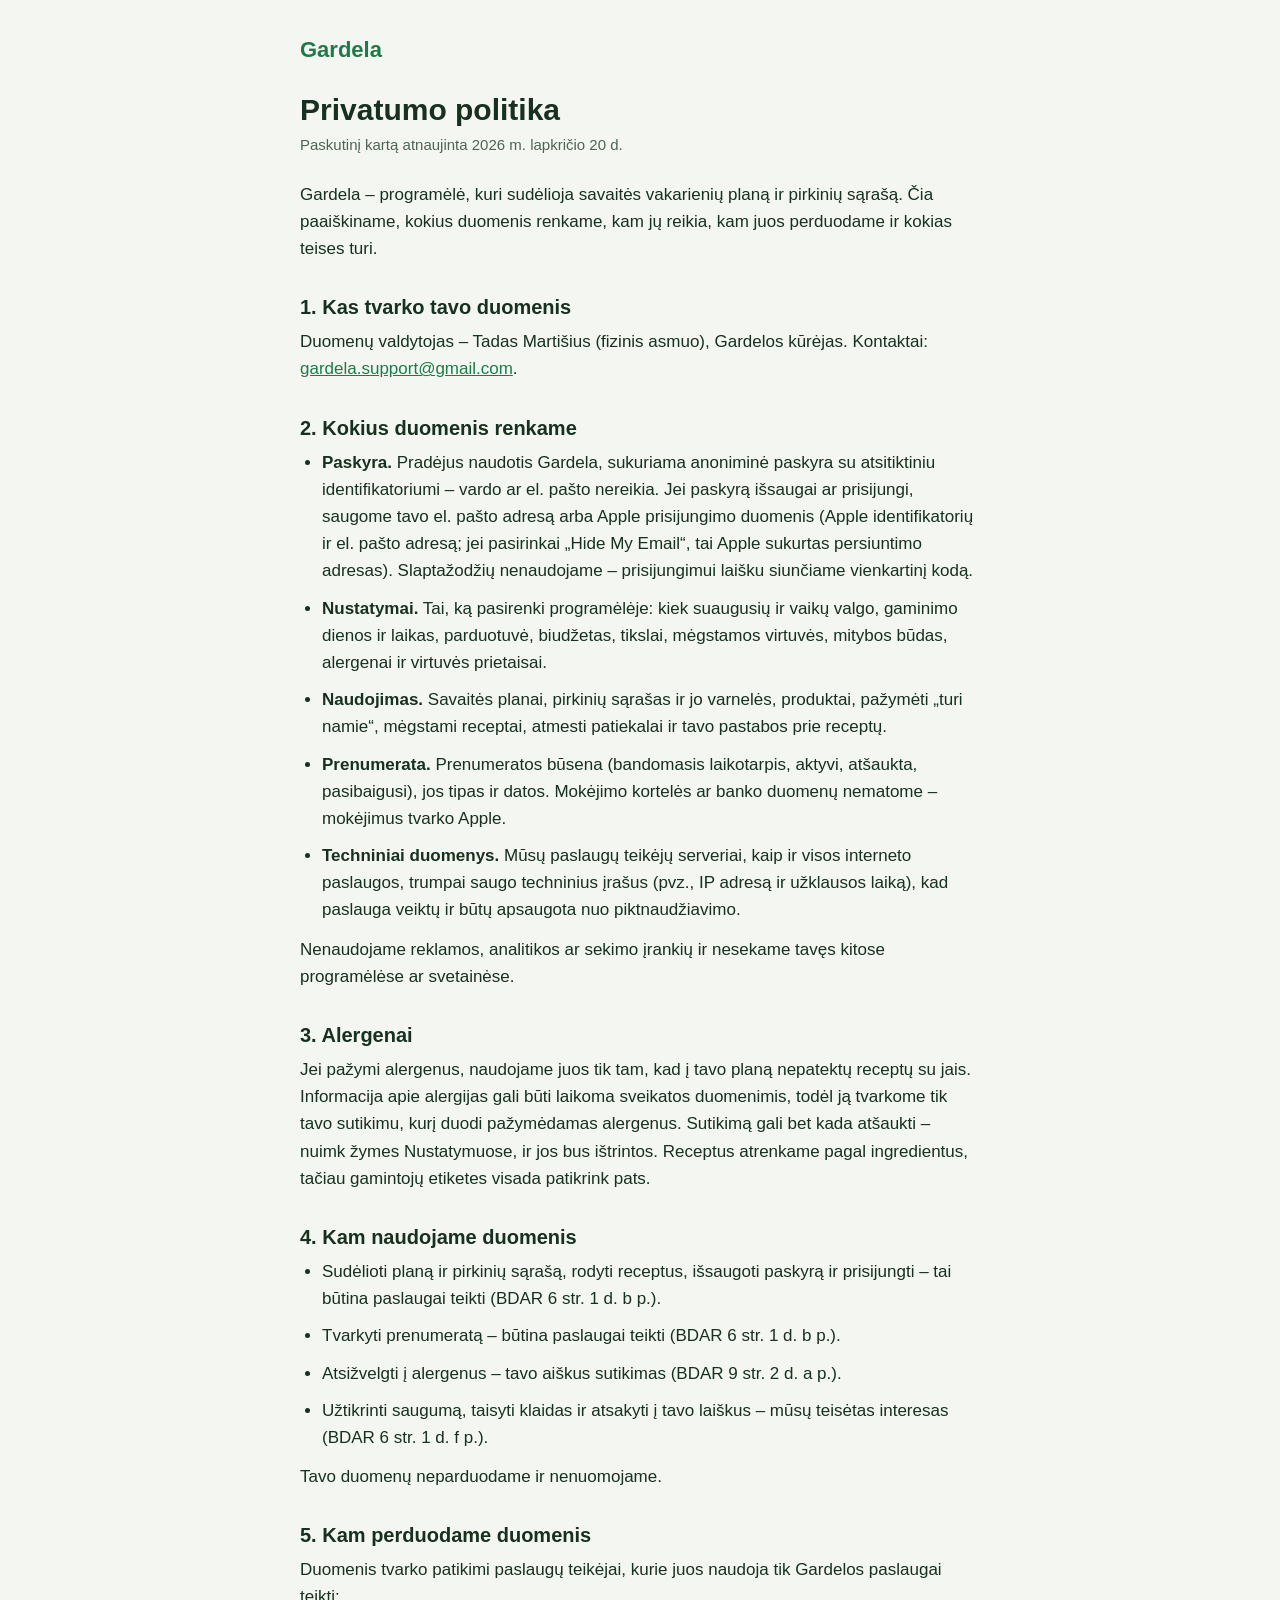
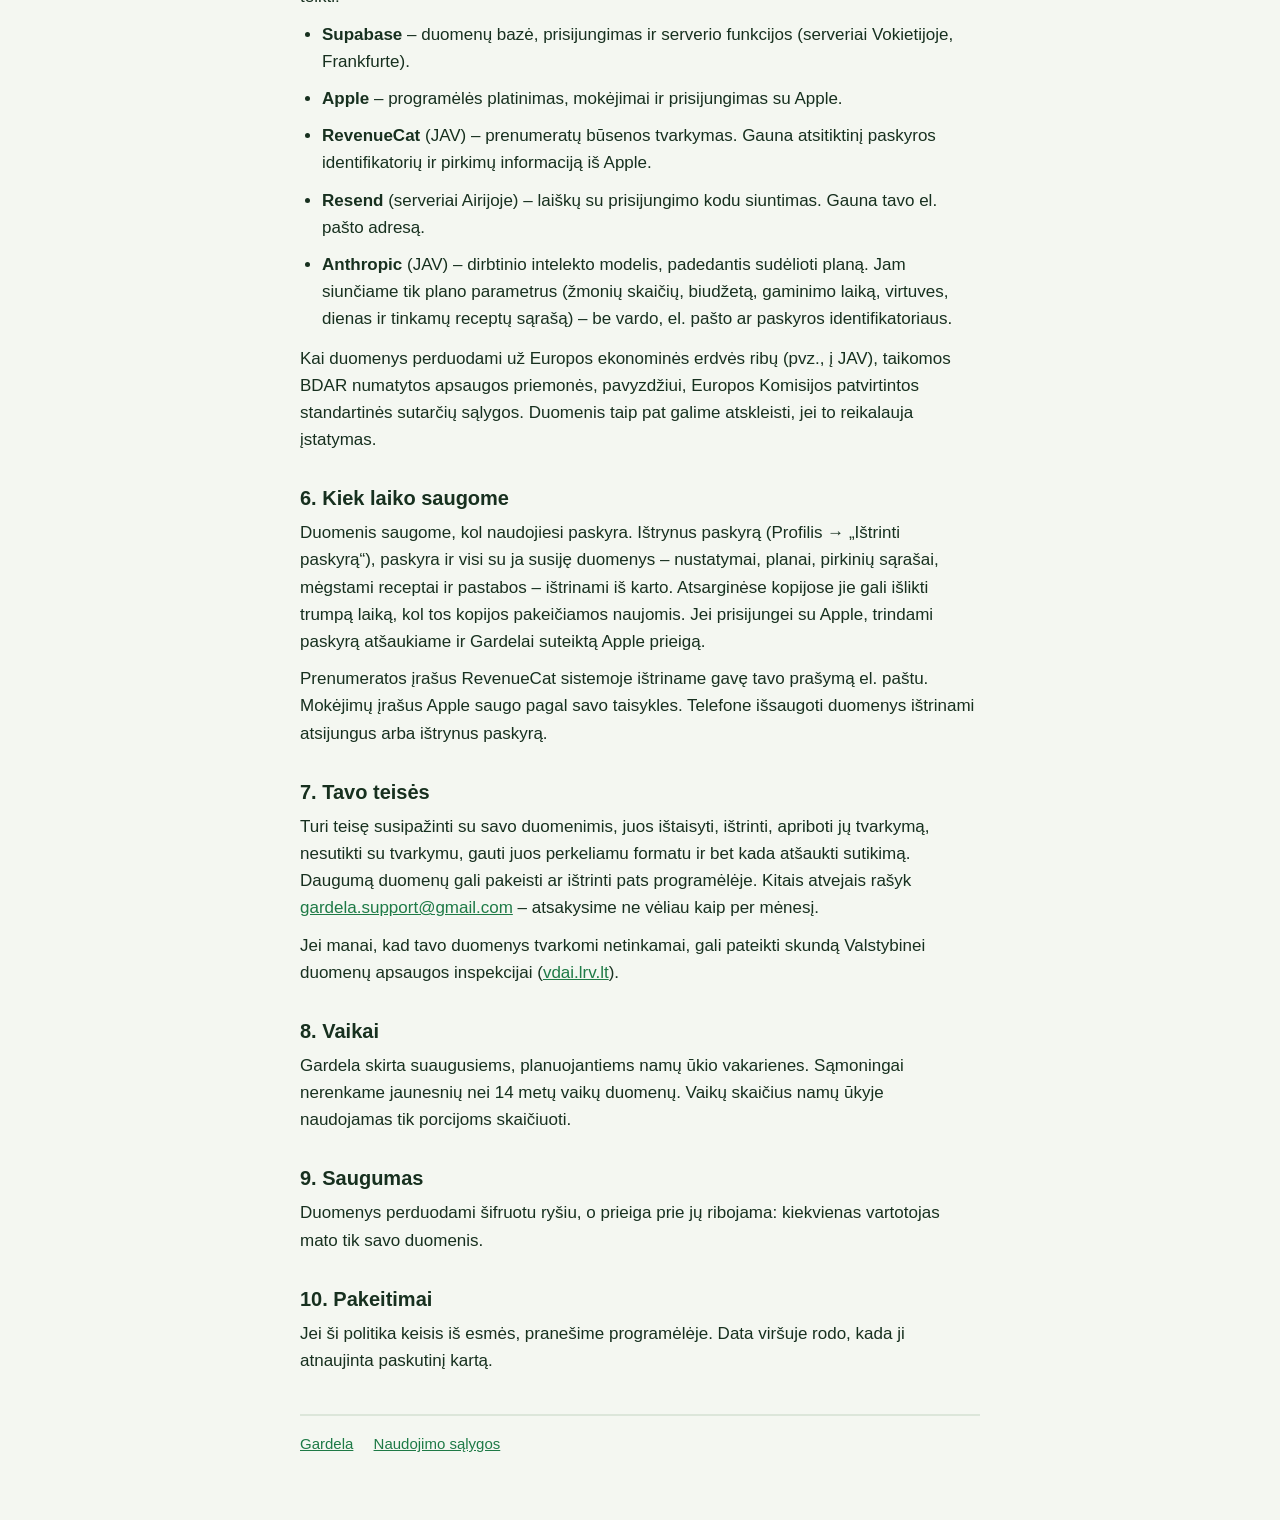
==== privatumas.html @ df39441b "Add privacy policy and terms pages" ====
<!DOCTYPE html>
<html lang="lt">
<head>
<meta charset="utf-8">
<meta name="viewport" content="width=device-width, initial-scale=1">
<title>Privatumo politika – Gardela</title>
<link rel="stylesheet" href="/style.css">
</head>
<body>
<main>
<header><a class="brand" href="/">Gardela</a></header>
<h1>Privatumo politika</h1>
<p class="updated">Paskutinį kartą atnaujinta 2026 m. lapkričio 20 d.</p>

<p>Gardela – programėlė, kuri sudėlioja savaitės vakarienių planą ir pirkinių sąrašą. Čia paaiškiname, kokius duomenis renkame, kam jų reikia, kam juos perduodame ir kokias teises turi.</p>

<h2>1. Kas tvarko tavo duomenis</h2>
<p>Duomenų valdytojas – Tadas Martišius (fizinis asmuo), Gardelos kūrėjas. Kontaktai: <a href="mailto:gardela.support@gmail.com">gardela.support@gmail.com</a>.</p>

<h2>2. Kokius duomenis renkame</h2>
<ul>
<li><strong>Paskyra.</strong> Pradėjus naudotis Gardela, sukuriama anoniminė paskyra su atsitiktiniu identifikatoriumi – vardo ar el. pašto nereikia. Jei paskyrą išsaugai ar prisijungi, saugome tavo el. pašto adresą arba Apple prisijungimo duomenis (Apple identifikatorių ir el. pašto adresą; jei pasirinkai „Hide My Email“, tai Apple sukurtas persiuntimo adresas). Slaptažodžių nenaudojame – prisijungimui laišku siunčiame vienkartinį kodą.</li>
<li><strong>Nustatymai.</strong> Tai, ką pasirenki programėlėje: kiek suaugusių ir vaikų valgo, gaminimo dienos ir laikas, parduotuvė, biudžetas, tikslai, mėgstamos virtuvės, mitybos būdas, alergenai ir virtuvės prietaisai.</li>
<li><strong>Naudojimas.</strong> Savaitės planai, pirkinių sąrašas ir jo varnelės, produktai, pažymėti „turi namie“, mėgstami receptai, atmesti patiekalai ir tavo pastabos prie receptų.</li>
<li><strong>Prenumerata.</strong> Prenumeratos būsena (bandomasis laikotarpis, aktyvi, atšaukta, pasibaigusi), jos tipas ir datos. Mokėjimo kortelės ar banko duomenų nematome – mokėjimus tvarko Apple.</li>
<li><strong>Techniniai duomenys.</strong> Mūsų paslaugų teikėjų serveriai, kaip ir visos interneto paslaugos, trumpai saugo techninius įrašus (pvz., IP adresą ir užklausos laiką), kad paslauga veiktų ir būtų apsaugota nuo piktnaudžiavimo.</li>
</ul>
<p>Nenaudojame reklamos, analitikos ar sekimo įrankių ir nesekame tavęs kitose programėlėse ar svetainėse.</p>

<h2>3. Alergenai</h2>
<p>Jei pažymi alergenus, naudojame juos tik tam, kad į tavo planą nepatektų receptų su jais. Informacija apie alergijas gali būti laikoma sveikatos duomenimis, todėl ją tvarkome tik tavo sutikimu, kurį duodi pažymėdamas alergenus. Sutikimą gali bet kada atšaukti – nuimk žymes Nustatymuose, ir jos bus ištrintos. Receptus atrenkame pagal ingredientus, tačiau gamintojų etiketes visada patikrink pats.</p>

<h2>4. Kam naudojame duomenis</h2>
<ul>
<li>Sudėlioti planą ir pirkinių sąrašą, rodyti receptus, išsaugoti paskyrą ir prisijungti – tai būtina paslaugai teikti (BDAR 6 str. 1 d. b p.).</li>
<li>Tvarkyti prenumeratą – būtina paslaugai teikti (BDAR 6 str. 1 d. b p.).</li>
<li>Atsižvelgti į alergenus – tavo aiškus sutikimas (BDAR 9 str. 2 d. a p.).</li>
<li>Užtikrinti saugumą, taisyti klaidas ir atsakyti į tavo laiškus – mūsų teisėtas interesas (BDAR 6 str. 1 d. f p.).</li>
</ul>
<p>Tavo duomenų neparduodame ir nenuomojame.</p>

<h2>5. Kam perduodame duomenis</h2>
<p>Duomenis tvarko patikimi paslaugų teikėjai, kurie juos naudoja tik Gardelos paslaugai teikti:</p>
<ul>
<li><strong>Supabase</strong> – duomenų bazė, prisijungimas ir serverio funkcijos (serveriai Vokietijoje, Frankfurte).</li>
<li><strong>Apple</strong> – programėlės platinimas, mokėjimai ir prisijungimas su Apple.</li>
<li><strong>RevenueCat</strong> (JAV) – prenumeratų būsenos tvarkymas. Gauna atsitiktinį paskyros identifikatorių ir pirkimų informaciją iš Apple.</li>
<li><strong>Resend</strong> (serveriai Airijoje) – laiškų su prisijungimo kodu siuntimas. Gauna tavo el. pašto adresą.</li>
<li><strong>Anthropic</strong> (JAV) – dirbtinio intelekto modelis, padedantis sudėlioti planą. Jam siunčiame tik plano parametrus (žmonių skaičių, biudžetą, gaminimo laiką, virtuves, dienas ir tinkamų receptų sąrašą) – be vardo, el. pašto ar paskyros identifikatoriaus.</li>
</ul>
<p>Kai duomenys perduodami už Europos ekonominės erdvės ribų (pvz., į JAV), taikomos BDAR numatytos apsaugos priemonės, pavyzdžiui, Europos Komisijos patvirtintos standartinės sutarčių sąlygos. Duomenis taip pat galime atskleisti, jei to reikalauja įstatymas.</p>

<h2>6. Kiek laiko saugome</h2>
<p>Duomenis saugome, kol naudojiesi paskyra. Ištrynus paskyrą (Profilis → „Ištrinti paskyrą“), paskyra ir visi su ja susiję duomenys – nustatymai, planai, pirkinių sąrašai, mėgstami receptai ir pastabos – ištrinami iš karto. Atsarginėse kopijose jie gali išlikti trumpą laiką, kol tos kopijos pakeičiamos naujomis. Jei prisijungei su Apple, trindami paskyrą atšaukiame ir Gardelai suteiktą Apple prieigą.</p>
<p>Prenumeratos įrašus RevenueCat sistemoje ištriname gavę tavo prašymą el. paštu. Mokėjimų įrašus Apple saugo pagal savo taisykles. Telefone išsaugoti duomenys ištrinami atsijungus arba ištrynus paskyrą.</p>

<h2>7. Tavo teisės</h2>
<p>Turi teisę susipažinti su savo duomenimis, juos ištaisyti, ištrinti, apriboti jų tvarkymą, nesutikti su tvarkymu, gauti juos perkeliamu formatu ir bet kada atšaukti sutikimą. Daugumą duomenų gali pakeisti ar ištrinti pats programėlėje. Kitais atvejais rašyk <a href="mailto:gardela.support@gmail.com">gardela.support@gmail.com</a> – atsakysime ne vėliau kaip per mėnesį.</p>
<p>Jei manai, kad tavo duomenys tvarkomi netinkamai, gali pateikti skundą Valstybinei duomenų apsaugos inspekcijai (<a href="https://vdai.lrv.lt">vdai.lrv.lt</a>).</p>

<h2>8. Vaikai</h2>
<p>Gardela skirta suaugusiems, planuojantiems namų ūkio vakarienes. Sąmoningai nerenkame jaunesnių nei 14 metų vaikų duomenų. Vaikų skaičius namų ūkyje naudojamas tik porcijoms skaičiuoti.</p>

<h2>9. Saugumas</h2>
<p>Duomenys perduodami šifruotu ryšiu, o prieiga prie jų ribojama: kiekvienas vartotojas mato tik savo duomenis.</p>

<h2>10. Pakeitimai</h2>
<p>Jei ši politika keisis iš esmės, pranešime programėlėje. Data viršuje rodo, kada ji atnaujinta paskutinį kartą.</p>

<footer>
<a href="/">Gardela</a>
<a href="/salygos">Naudojimo sąlygos</a>
</footer>
</main>
</body>
</html>
---- style.css ----
:root{--bg:#F4F7F1;--text:#17301F;--muted:#4F6355;--accent:#1E7A46;--line:#DCE6DA;--card:#FFFFFF}
*{box-sizing:border-box}
html{-webkit-text-size-adjust:100%}
body{margin:0;background:var(--bg);color:var(--text);font:17px/1.6 -apple-system,BlinkMacSystemFont,"Segoe UI",Roboto,"Helvetica Neue",Arial,sans-serif}
main{max-width:720px;margin:0 auto;padding:32px 20px 64px}
header{margin-bottom:24px}
.brand{font-weight:800;font-size:22px;color:var(--accent);text-decoration:none}
h1{font-size:30px;line-height:1.25;margin:24px 0 4px}
.updated{color:var(--muted);font-size:15px;margin:0 0 24px}
h2{font-size:20px;line-height:1.3;margin:32px 0 8px}
p,li{margin:0 0 10px}
ul{padding-left:22px;margin:0 0 12px}
a{color:var(--accent)}
.card{background:var(--card);border:2px solid var(--line);border-radius:16px;padding:16px 18px;margin:16px 0}
footer{margin-top:40px;padding-top:16px;border-top:2px solid var(--line);color:var(--muted);font-size:15px}
footer a{margin-right:16px}
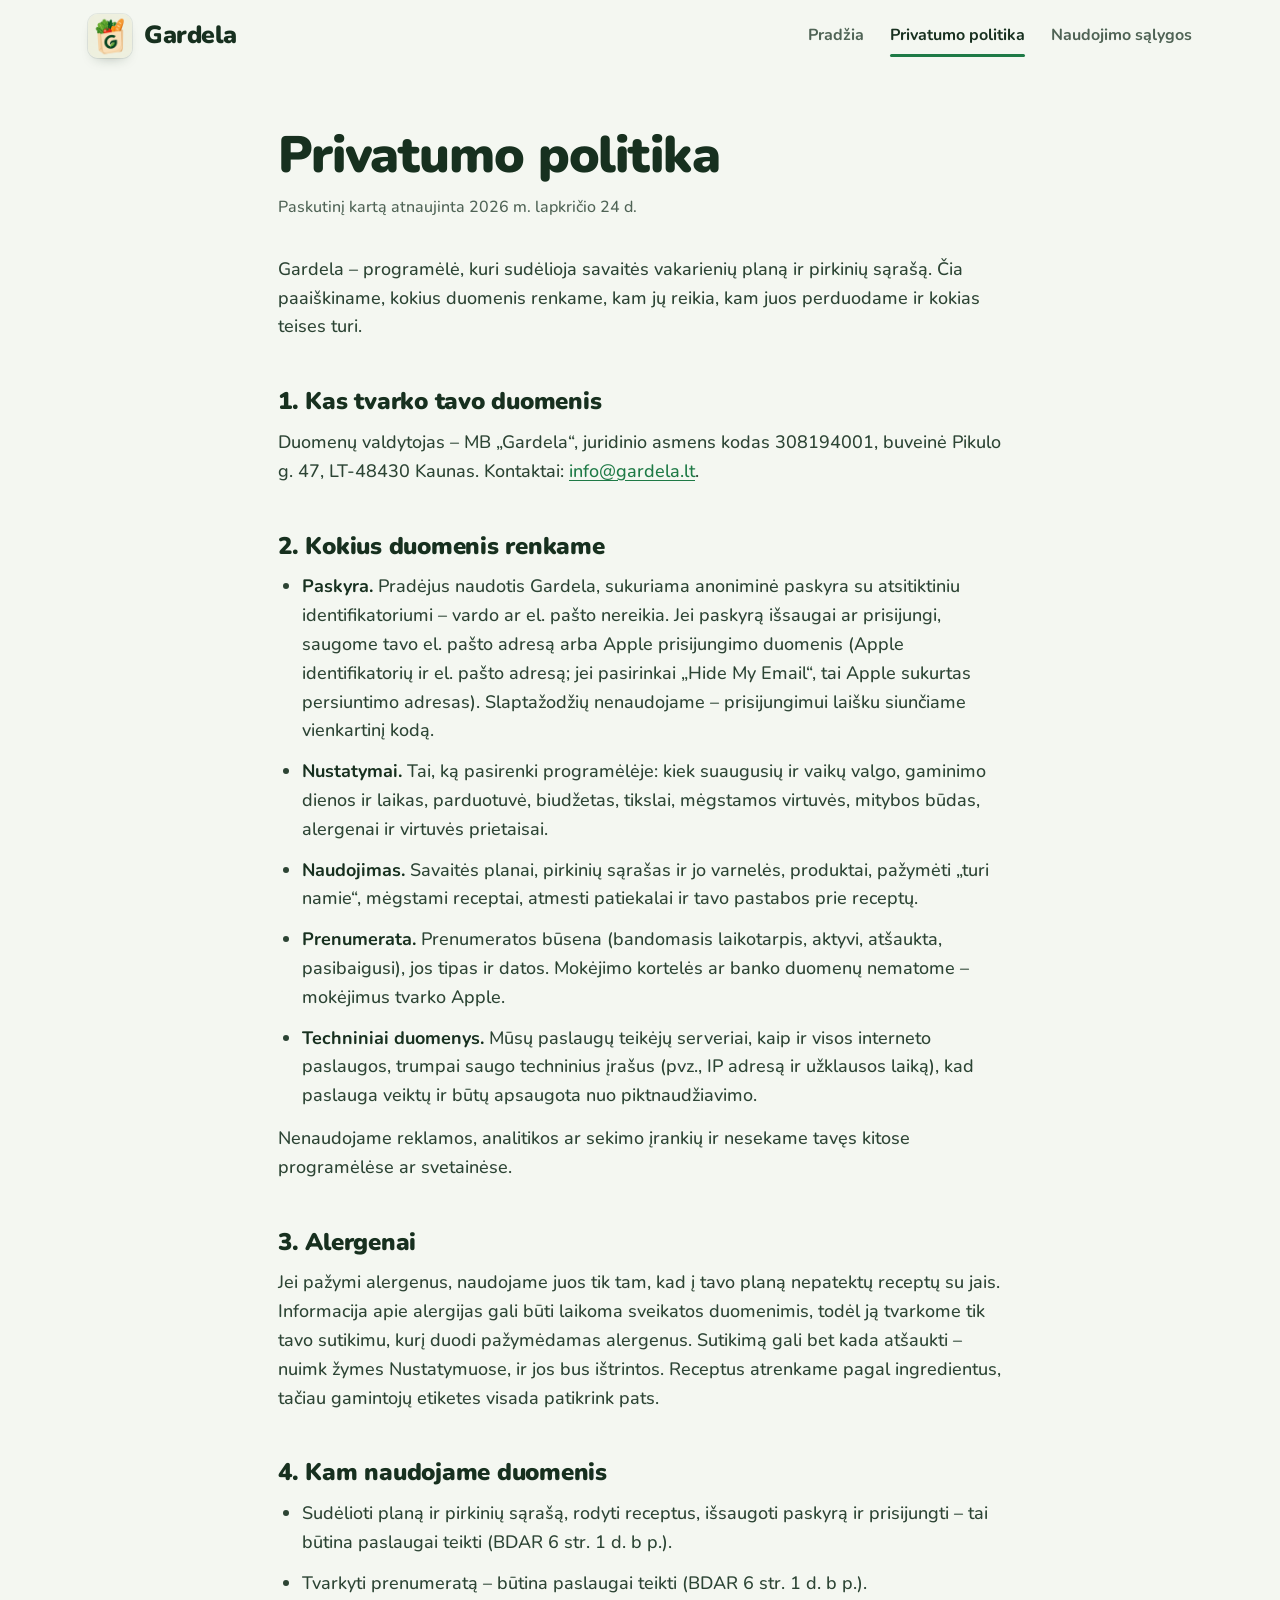
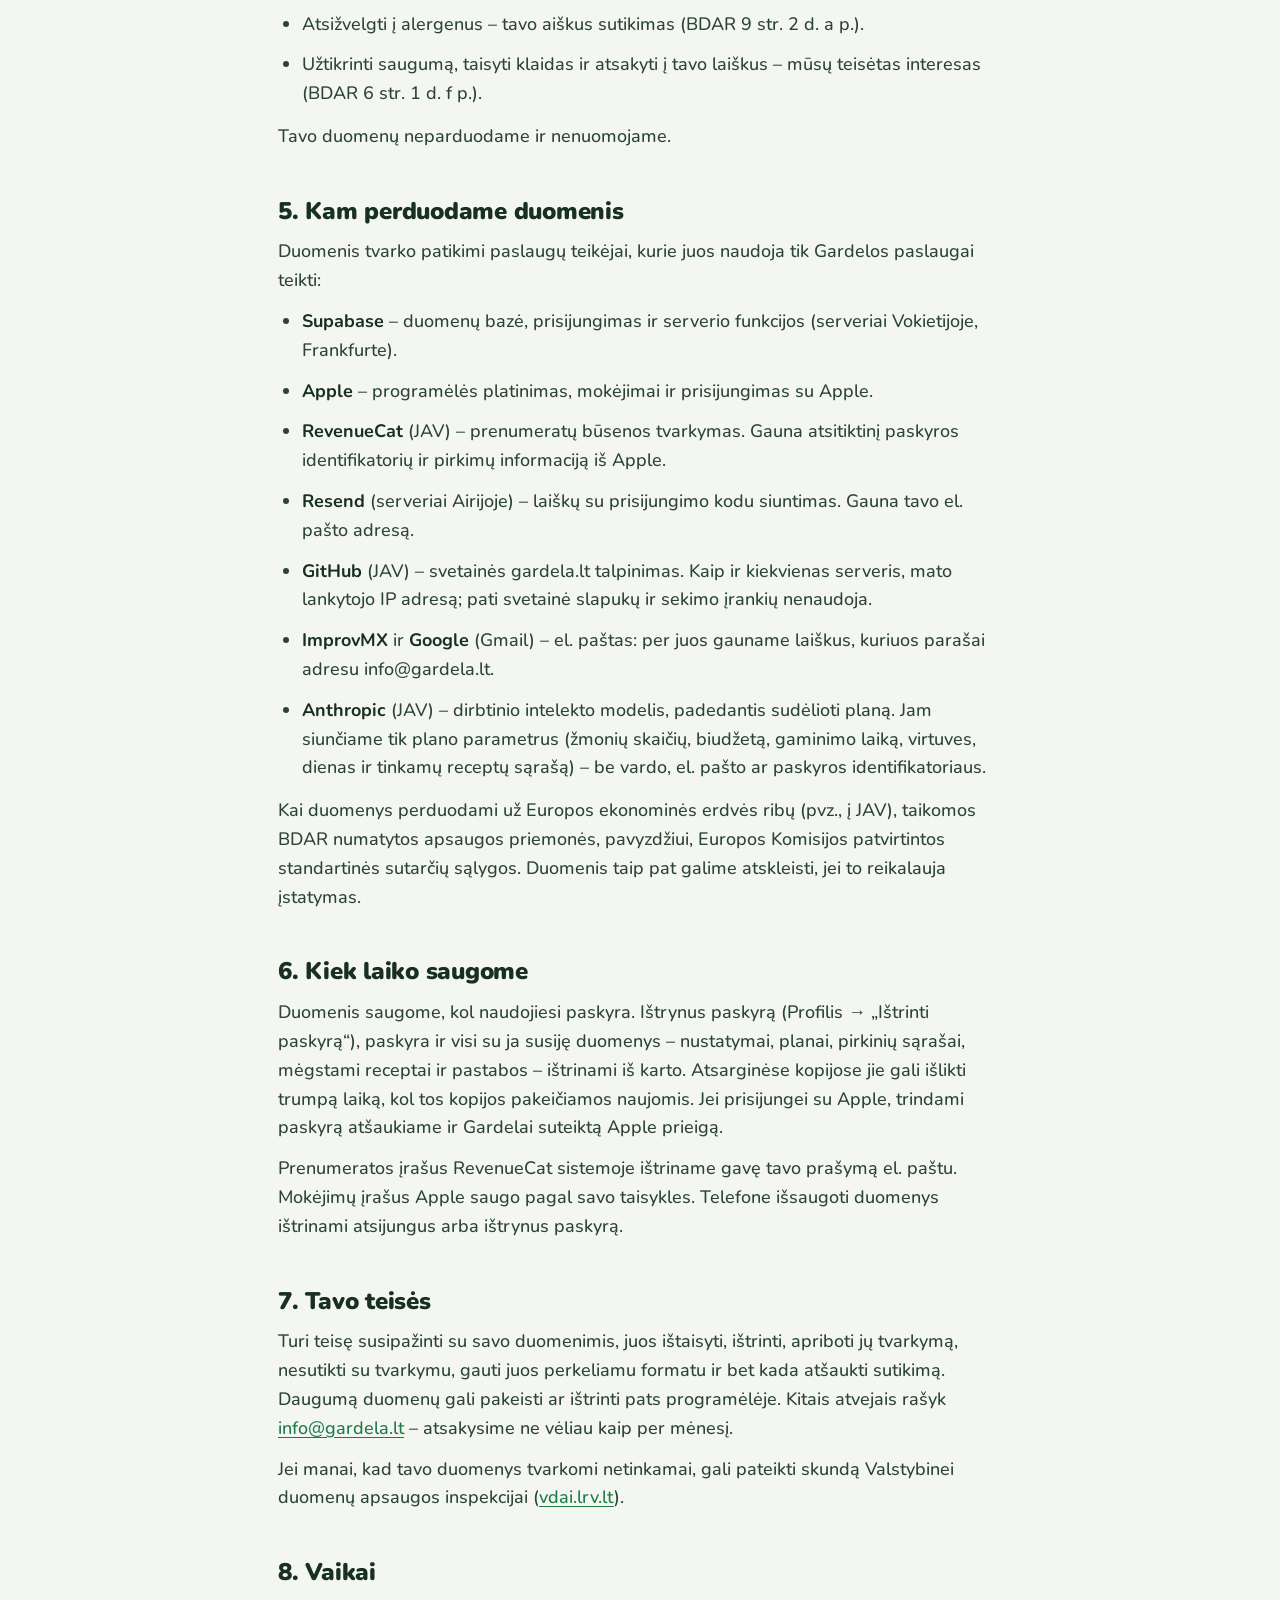
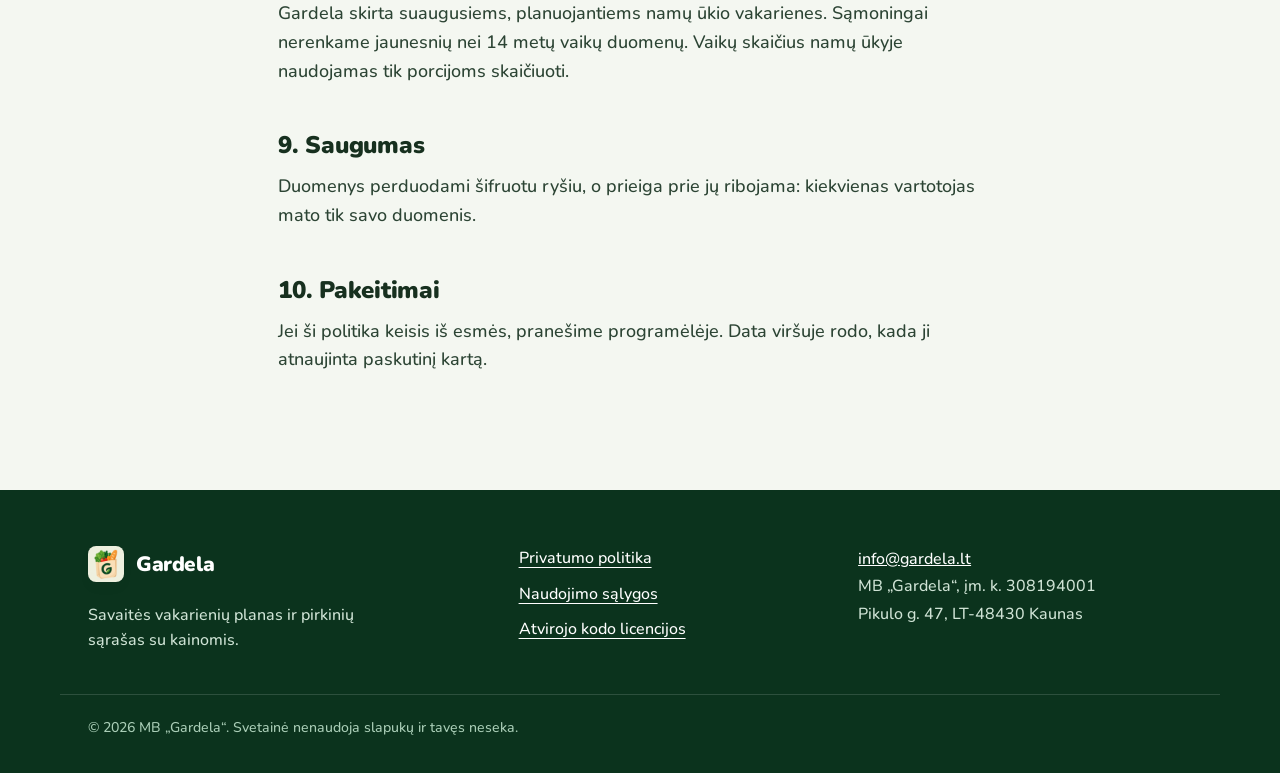
==== commit f99e64ca: "New site: home page, legal pages, licences" ====
--- a/privatumas.html
+++ b/privatumas.html
@@ -4,18 +4,38 @@
 <meta charset="utf-8">
 <meta name="viewport" content="width=device-width, initial-scale=1">
 <title>Privatumo politika – Gardela</title>
-<link rel="stylesheet" href="/style.css">
+<meta name="description" content="Kokius duomenis Gardela renka, kam jų reikia, kam juos perduoda ir kokias teises turi.">
+<meta name="theme-color" content="#F4F7F1">
+<link rel="canonical" href="https://gardela.lt/privatumas">
+<link rel="icon" href="/favicon.png" type="image/png">
+<link rel="apple-touch-icon" href="/apple-touch-icon.png">
+<link rel="preload" href="/fonts/nunito-latin.woff2" as="font" type="font/woff2" crossorigin>
+<link rel="preload" href="/fonts/nunito-latin-ext.woff2" as="font" type="font/woff2" crossorigin>
+<link rel="stylesheet" href="/site.css">
 </head>
-<body>
-<main>
-<header><a class="brand" href="/">Gardela</a></header>
+<body class="doc">
+<a class="skip" href="#turinys">Pereiti prie turinio</a>
+<header class="top">
+  <div class="top-in">
+  <a class="brand" href="/" aria-label="Gardela – į pradžią">
+    <img src="/img/gardela-192.png" width="44" height="44" alt="">
+    <span>Gardela</span>
+  </a>
+  <nav class="top-nav doc-nav" aria-label="Svetainė">
+    <a href="/">Pradžia</a>
+    <a href="/privatumas" aria-current="true">Privatumo politika</a>
+    <a href="/salygos">Naudojimo sąlygos</a>
+  </nav>
+  </div>
+</header>
+<main id="turinys" class="prose">
 <h1>Privatumo politika</h1>
-<p class="updated">Paskutinį kartą atnaujinta 2026 m. lapkričio 20 d.</p>
+<p class="updated">Paskutinį kartą atnaujinta 2026 m. lapkričio 24 d.</p>
 
 <p>Gardela – programėlė, kuri sudėlioja savaitės vakarienių planą ir pirkinių sąrašą. Čia paaiškiname, kokius duomenis renkame, kam jų reikia, kam juos perduodame ir kokias teises turi.</p>
 
 <h2>1. Kas tvarko tavo duomenis</h2>
-<p>Duomenų valdytojas – Tadas Martišius (fizinis asmuo), Gardelos kūrėjas. Kontaktai: <a href="mailto:gardela.support@gmail.com">gardela.support@gmail.com</a>.</p>
+<p>Duomenų valdytojas – MB „Gardela“, juridinio asmens kodas 308194001, buveinė Pikulo g. 47, LT-48430 Kaunas. Kontaktai: <a href="mailto:info@gardela.lt">info@gardela.lt</a>.</p>
 
 <h2>2. Kokius duomenis renkame</h2>
 <ul>
@@ -46,6 +66,8 @@
 <li><strong>Apple</strong> – programėlės platinimas, mokėjimai ir prisijungimas su Apple.</li>
 <li><strong>RevenueCat</strong> (JAV) – prenumeratų būsenos tvarkymas. Gauna atsitiktinį paskyros identifikatorių ir pirkimų informaciją iš Apple.</li>
 <li><strong>Resend</strong> (serveriai Airijoje) – laiškų su prisijungimo kodu siuntimas. Gauna tavo el. pašto adresą.</li>
+<li><strong>GitHub</strong> (JAV) – svetainės gardela.lt talpinimas. Kaip ir kiekvienas serveris, mato lankytojo IP adresą; pati svetainė slapukų ir sekimo įrankių nenaudoja.</li>
+<li><strong>ImprovMX</strong> ir <strong>Google</strong> (Gmail) – el. paštas: per juos gauname laiškus, kuriuos parašai adresu info@gardela.lt.</li>
 <li><strong>Anthropic</strong> (JAV) – dirbtinio intelekto modelis, padedantis sudėlioti planą. Jam siunčiame tik plano parametrus (žmonių skaičių, biudžetą, gaminimo laiką, virtuves, dienas ir tinkamų receptų sąrašą) – be vardo, el. pašto ar paskyros identifikatoriaus.</li>
 </ul>
 <p>Kai duomenys perduodami už Europos ekonominės erdvės ribų (pvz., į JAV), taikomos BDAR numatytos apsaugos priemonės, pavyzdžiui, Europos Komisijos patvirtintos standartinės sutarčių sąlygos. Duomenis taip pat galime atskleisti, jei to reikalauja įstatymas.</p>
@@ -55,7 +77,7 @@
 <p>Prenumeratos įrašus RevenueCat sistemoje ištriname gavę tavo prašymą el. paštu. Mokėjimų įrašus Apple saugo pagal savo taisykles. Telefone išsaugoti duomenys ištrinami atsijungus arba ištrynus paskyrą.</p>
 
 <h2>7. Tavo teisės</h2>
-<p>Turi teisę susipažinti su savo duomenimis, juos ištaisyti, ištrinti, apriboti jų tvarkymą, nesutikti su tvarkymu, gauti juos perkeliamu formatu ir bet kada atšaukti sutikimą. Daugumą duomenų gali pakeisti ar ištrinti pats programėlėje. Kitais atvejais rašyk <a href="mailto:gardela.support@gmail.com">gardela.support@gmail.com</a> – atsakysime ne vėliau kaip per mėnesį.</p>
+<p>Turi teisę susipažinti su savo duomenimis, juos ištaisyti, ištrinti, apriboti jų tvarkymą, nesutikti su tvarkymu, gauti juos perkeliamu formatu ir bet kada atšaukti sutikimą. Daugumą duomenų gali pakeisti ar ištrinti pats programėlėje. Kitais atvejais rašyk <a href="mailto:info@gardela.lt">info@gardela.lt</a> – atsakysime ne vėliau kaip per mėnesį.</p>
 <p>Jei manai, kad tavo duomenys tvarkomi netinkamai, gali pateikti skundą Valstybinei duomenų apsaugos inspekcijai (<a href="https://vdai.lrv.lt">vdai.lrv.lt</a>).</p>
 
 <h2>8. Vaikai</h2>
@@ -67,10 +89,27 @@
 <h2>10. Pakeitimai</h2>
 <p>Jei ši politika keisis iš esmės, pranešime programėlėje. Data viršuje rodo, kada ji atnaujinta paskutinį kartą.</p>
 
-<footer>
-<a href="/">Gardela</a>
-<a href="/salygos">Naudojimo sąlygos</a>
+</main>
+<footer class="foot">
+  <div class="wrap foot-grid">
+    <div class="foot-brand">
+      <a class="brand" href="/"><img src="/img/gardela-192.png" width="36" height="36" alt="" loading="lazy"><span>Gardela</span></a>
+      <p>Savaitės vakarienių planas ir pirkinių sąrašas su kainomis.</p>
+    </div>
+    <nav aria-label="Teisinė informacija">
+      <a href="/privatumas">Privatumo politika</a>
+      <a href="/salygos">Naudojimo sąlygos</a>
+      <a href="/licencijos">Atvirojo kodo licencijos</a>
+    </nav>
+    <address>
+      <a href="mailto:info@gardela.lt">info@gardela.lt</a><br>
+      MB „Gardela“, įm. k. 308194001<br>
+      Pikulo g. 47, LT-48430 Kaunas
+    </address>
+  </div>
+  <div class="wrap foot-small">
+    <p>© 2026 MB „Gardela“. Svetainė nenaudoja slapukų ir tavęs neseka.</p>
+  </div>
 </footer>
-</main>
 </body>
 </html>
--- a/site.css
+++ b/site.css
@@ -0,0 +1,400 @@
+/* gardela.lt – vienas stilių failas. Spalvos ir šriftas – kaip programėlėje (tema „Daržas“). */
+@font-face{font-family:"Nunito";font-style:normal;font-weight:200 1000;font-display:swap;src:url("fonts/nunito-latin-ext.woff2") format("woff2");unicode-range:U+0100-02BA,U+02BD-02C5,U+02C7-02CC,U+02CE-02D7,U+02DD-02FF,U+0304,U+0308,U+0329,U+1D00-1DBF,U+1E00-1E9F,U+1EF2-1EFF,U+2020,U+20A0-20AB,U+20AD-20C0,U+2113,U+2C60-2C7F,U+A720-A7FF}
+@font-face{font-family:"Nunito";font-style:normal;font-weight:200 1000;font-display:swap;src:url("fonts/nunito-latin.woff2") format("woff2");unicode-range:U+0000-00FF,U+0131,U+0152-0153,U+02BB-02BC,U+02C6,U+02DA,U+02DC,U+0304,U+0308,U+0329,U+2000-206F,U+20AC,U+2122,U+2191,U+2193,U+2212,U+2215,U+FEFF,U+FFFD}
+
+:root{
+  --bg:#F4F7F1; --surface:#FFFFFF; --ink:#17301F; --muted:#4F6355; --line:#DCE6DA;
+  --green:#1E7A46; --green-soft:#E6F2E8; --green-deep:#0F4527; --green-night:#0B331D;
+  --tag:#F6EBCF; --tag-ink:#5E420B; --stone:#BCB7B4;
+  --r-card:20px; --wrap:1160px;
+  --shadow-phone:0 2px 0 rgba(255,255,255,.5) inset,0 40px 80px -30px rgba(15,69,39,.45),0 18px 36px -18px rgba(15,69,39,.35);
+}
+*{box-sizing:border-box}
+html{-webkit-text-size-adjust:100%;scroll-behavior:smooth;scroll-padding-top:var(--top-h,72px)}
+body{margin:0;background:var(--bg);color:var(--ink);font:500 18px/1.6 "Nunito",ui-rounded,"SF Pro Rounded",-apple-system,BlinkMacSystemFont,"Segoe UI",Roboto,sans-serif;-webkit-font-smoothing:antialiased;text-rendering:optimizeLegibility}
+img{display:block;max-width:100%}
+a{color:var(--green)}
+h1,h2,h3,p,ul,ol{margin:0}
+ul,ol{padding:0;list-style:none}
+button{font:inherit;color:inherit;cursor:pointer}
+a,button,summary{-webkit-tap-highlight-color:transparent}
+:focus-visible{outline:3px solid var(--green);outline-offset:3px;border-radius:8px}
+.week :focus-visible,.closing :focus-visible{outline-color:#fff}
+.wrap{max-width:var(--wrap);margin:0 auto;padding:0 28px}
+.skip{position:absolute;left:16px;top:-60px;background:var(--ink);color:#fff;padding:10px 16px;border-radius:12px;z-index:10;text-decoration:none;font-weight:800}
+.skip:focus{top:12px}
+
+h1{font-weight:900;font-size:clamp(2.5rem,5.6vw,4.6rem);line-height:1.02;letter-spacing:-.022em;text-wrap:balance}
+h2{font-weight:900;font-size:clamp(1.9rem,3.5vw,3rem);line-height:1.08;letter-spacing:-.018em;text-wrap:balance}
+h3{font-weight:800;font-size:1.3rem;line-height:1.25;letter-spacing:-.005em}
+
+/* ---------- viršus ---------- */
+.top{position:sticky;top:0;z-index:30;background:var(--bg);border-bottom:1px solid transparent;transition:border-color .2s,box-shadow .2s}
+.top.scrolled{border-bottom-color:var(--line);box-shadow:0 10px 30px -22px rgba(23,48,31,.35)}
+.top-in{max-width:var(--wrap);margin:0 auto;padding:14px 28px;display:flex;align-items:center;gap:28px}
+.brand{display:inline-flex;align-items:center;gap:12px;text-decoration:none;color:var(--ink);font-weight:900;font-size:1.55rem;letter-spacing:-.02em}
+.brand img{border-radius:22.5%;box-shadow:0 0 0 1px rgba(23,48,31,.08),0 6px 14px -8px rgba(23,48,31,.4)}
+.top-nav{margin-left:auto;display:flex;gap:26px}
+.top-nav a{color:var(--muted);text-decoration:none;font-weight:700;font-size:1rem;white-space:nowrap}
+.top-nav a{position:relative;padding:8px 0}
+.top-nav a:hover{color:var(--ink)}
+.top-nav a[aria-current=true]{color:var(--ink)}
+.top-nav a::after{content:"";position:absolute;left:0;right:0;bottom:0;height:3px;border-radius:3px;background:var(--green);transform:scaleX(0);transform-origin:left;transition:transform .22s ease}
+.top-nav a[aria-current=true]::after{transform:scaleX(1)}
+.menu-btn{display:none;width:46px;height:46px;border-radius:50%;border:2px solid var(--line);background:#fff;place-items:center;align-content:center;gap:4px;padding:0}
+.menu-btn span{display:block;width:18px;height:2.4px;border-radius:2px;background:var(--ink);transition:transform .2s,opacity .2s}
+.menu-btn[aria-expanded=true] span:nth-child(1){transform:translateY(6.4px) rotate(45deg)}
+.menu-btn[aria-expanded=true] span:nth-child(2){opacity:0}
+.menu-btn[aria-expanded=true] span:nth-child(3){transform:translateY(-6.4px) rotate(-45deg)}
+.mnav{position:absolute;left:0;right:0;top:100%;display:grid;padding:4px 20px 16px;background:var(--bg);border-top:1px solid var(--line);box-shadow:0 22px 34px -18px rgba(23,48,31,.5)}
+.mnav[hidden]{display:none}
+.mnav a{padding:14px 4px;font-weight:800;font-size:1.15rem;color:var(--ink);text-decoration:none;border-bottom:1px solid var(--line)}
+.mnav a:last-child{border-bottom:0}
+.mnav a[aria-current=true]{color:var(--green)}
+.soon{display:inline-flex;align-items:center;gap:8px;background:var(--ink);color:#fff;font-weight:800;font-size:.95rem;line-height:1;padding:11px 16px 11px 13px;border-radius:999px;white-space:nowrap}
+.soon-lg{font-size:1.1rem;padding:16px 24px 16px 19px}
+.soon-light{background:#fff;color:var(--green-deep)}
+
+/* ---------- hero ---------- */
+.hero{max-width:var(--wrap);margin:0 auto;padding:36px 28px 96px;display:grid;grid-template-columns:minmax(0,1.08fr) minmax(0,.92fr);gap:56px;align-items:start}
+.hero-copy{padding-top:44px}
+.lead{margin-top:26px;font-size:clamp(1.15rem,1.5vw,1.35rem);line-height:1.5;color:var(--muted);max-width:33em}
+.hero-cta{margin-top:34px;display:flex;flex-wrap:wrap;align-items:center;gap:14px 26px}
+.quiet-link{font-weight:800;color:var(--green);text-underline-offset:5px;text-decoration-thickness:2px}
+.proof{margin-top:38px;display:flex;flex-wrap:wrap;gap:10px 26px;color:var(--ink);font-weight:700;font-size:1rem}
+.proof li{display:flex;align-items:center;gap:9px}
+.proof li::before{content:"";width:20px;height:20px;border-radius:50%;background:var(--green) url("data:image/svg+xml,%3Csvg xmlns='http://www.w3.org/2000/svg' viewBox='0 0 20 20'%3E%3Cpath d='M5.6 10.4l2.9 2.9 5.9-6.3' fill='none' stroke='%23fff' stroke-width='2.2' stroke-linecap='round' stroke-linejoin='round'/%3E%3C/svg%3E") center/100% no-repeat;flex:none}
+
+/* ---------- telefono pavyzdys ---------- */
+.demo{display:grid;justify-items:center;gap:26px;position:relative}
+.demo::before{content:"";position:absolute;inset:4% 0 14% 0;background:radial-gradient(closest-side,rgba(30,122,70,.20),rgba(30,122,70,0));z-index:0;pointer-events:none}
+.phone{position:relative;z-index:1;width:318px;max-width:84vw;aspect-ratio:318/650;background:#0E1A12;border-radius:52px;padding:10px;box-shadow:var(--shadow-phone)}
+.phone::after{content:"";position:absolute;inset:0;border-radius:52px;box-shadow:0 0 0 1.5px rgba(255,255,255,.14) inset;pointer-events:none}
+.phone-island{position:absolute;top:19px;left:50%;width:86px;height:25px;margin-left:-43px;background:#0E1A12;border-radius:20px;z-index:3}
+.screen{position:relative;height:100%;background:var(--bg);border-radius:42px;overflow:hidden;font-size:12px;line-height:1.35;color:var(--ink)}
+.screen:focus{outline:none}
+.noscript{padding:120px 24px;text-align:center;color:var(--muted)}
+.phone-status{position:absolute;top:10px;left:10px;right:10px;height:44px;z-index:2;display:flex;align-items:center;justify-content:space-between;padding:2px 26px 0 30px;font-size:12px;font-weight:800;color:var(--ink);pointer-events:none}
+.view{position:absolute;inset:0;padding-top:44px;display:flex;flex-direction:column;animation:viewIn .28s cubic-bezier(.2,.7,.2,1)}
+@keyframes viewIn{from{opacity:0;transform:translateY(8px)}to{opacity:1;transform:none}}
+.scroll{flex:1;min-width:0;overflow-x:hidden;overflow-y:auto;touch-action:pan-y;padding:10px 14px 18px;scrollbar-width:none;-webkit-overflow-scrolling:touch}
+.scroll>*{max-width:100%}
+.scroll::-webkit-scrollbar{display:none}
+.s-title{font-size:21px;font-weight:900;letter-spacing:-.02em;margin:0 2px 10px}
+
+.s-seg{display:grid;grid-template-columns:1fr 1fr;background:#fff;border:1.5px solid var(--line);border-radius:12px;padding:3px;font-weight:800;font-size:10.5px;text-align:center}
+.s-seg span{padding:7px 4px;border-radius:9px;color:var(--ink)}
+.s-seg .on{background:var(--green);color:#fff}
+.s-cards{display:grid;grid-template-columns:1fr 1fr;gap:8px;margin-top:10px}
+.s-card{background:#fff;border:1.5px solid var(--line);border-radius:14px;padding:10px 11px;text-align:left;display:block;width:100%}
+.s-card small{display:block;font-size:9.5px;font-weight:700;color:var(--muted)}
+.s-card b{display:block;font-size:17px;font-weight:900;letter-spacing:-.01em;margin:3px 0 6px}
+.s-bar{height:4px;border-radius:4px;background:var(--line);overflow:hidden}
+.s-bar i{display:block;height:100%;background:var(--green);border-radius:4px;transition:width .35s ease}
+.s-card em{display:block;font-style:normal;font-size:9px;color:var(--muted);margin-top:5px;font-weight:600}
+.s-meta{margin:11px 2px 8px;font-size:10px;font-weight:700;color:var(--muted)}
+
+.day{position:relative;display:flex;gap:10px;align-items:center;background:#fff;border:1.5px solid var(--line);border-radius:16px;padding:9px 10px;margin-bottom:8px;width:100%;text-align:left}
+.day.today{border-color:var(--green);box-shadow:0 0 0 1px var(--green)}
+.day-open{position:absolute;inset:0;border:0;background:none;border-radius:16px}
+.day img{width:46px;height:46px;border-radius:12px;flex:none;background:var(--stone)}
+.day-body{min-width:0;flex:1}
+.day-label{display:flex;align-items:center;gap:6px;font-size:8.5px;font-weight:800;letter-spacing:.04em;text-transform:uppercase;color:var(--muted)}
+.day-label .now{text-transform:none;letter-spacing:0;background:var(--green-soft);color:var(--green);padding:1px 6px;border-radius:6px;font-size:8.5px}
+.day-title{font-size:11.5px;font-weight:700;line-height:1.3;margin:2px 26px 4px 0;display:-webkit-box;-webkit-line-clamp:2;-webkit-box-orient:vertical;overflow:hidden}
+.day-foot{display:flex;align-items:center;gap:8px;font-size:9px;color:var(--muted);font-weight:700}
+.chip{background:var(--green-soft);color:var(--green);padding:1.5px 6px;border-radius:6px;font-weight:800;font-size:8.5px}
+.day-foot .d-price{margin-left:auto;color:var(--ink);font-weight:900;font-size:10.5px}
+.swap{position:absolute;top:7px;right:8px;width:26px;height:26px;border-radius:50%;border:0;background:var(--green-soft);color:var(--green);display:grid;place-items:center;z-index:2}
+.swap svg{width:13px;height:13px}
+.swap:active{transform:scale(.92)}
+.day.swapped img,.day.swapped .day-title{animation:pop .4s cubic-bezier(.2,.9,.3,1.2)}
+@keyframes pop{0%{opacity:.2;transform:scale(.9)}100%{opacity:1;transform:none}}
+
+/* receptas */
+.r-top{display:flex;justify-content:space-between;align-items:center;margin:0 0 8px}
+.r-back{border:0;background:none;padding:4px 2px;font-weight:800;font-size:11px;color:var(--ink);display:flex;align-items:center;gap:3px}
+.r-hero{width:100%;height:auto;aspect-ratio:3/2;object-fit:cover;border-radius:14px;background:var(--stone);margin-bottom:11px}
+.r-title{font-size:15px;font-weight:900;line-height:1.22;text-align:center;letter-spacing:-.01em}
+.r-chip{display:table;margin:7px auto}
+.r-desc{font-size:10px;color:var(--muted);text-align:center;display:-webkit-box;-webkit-line-clamp:2;-webkit-box-orient:vertical;overflow:hidden}
+.r-stats{display:grid;grid-template-columns:repeat(3,1fr);background:#fff;border-radius:14px;margin:11px 0;padding:9px 4px;text-align:center}
+.r-stats div+div{border-left:1.5px solid var(--line)}
+.r-stats small{display:block;font-size:8.5px;color:var(--muted);font-weight:700}
+.r-stats b{font-size:13px;font-weight:900}
+.btn{display:flex;align-items:center;justify-content:center;gap:7px;width:100%;border:0;border-radius:999px;background:var(--green);color:#fff;font-weight:800;font-size:11.5px;padding:11px 12px}
+.btn.ghost{background:#fff;color:var(--ink);border:1.5px solid var(--line)}
+.btn:active{transform:scale(.985)}
+.nut{background:#fff;border-radius:14px;padding:10px;margin-top:10px}
+.nut>small{display:block;font-size:8.5px;font-weight:800;letter-spacing:.05em;text-transform:uppercase;color:var(--muted)}
+.nut>em{display:block;font-style:normal;font-size:8.5px;color:var(--muted);margin:1px 0 7px}
+.nut-grid{display:grid;grid-template-columns:repeat(4,1fr);gap:5px}
+.nut-grid div{border-radius:9px;padding:6px 2px;text-align:center}
+.nut-grid b{display:block;font-size:13px;font-weight:900}
+.nut-grid span{font-size:8px;color:var(--muted);font-weight:700}
+.n-k{background:#FBEEE8}.n-k b{color:#B8441B}.n-p{background:#F8EAF0}.n-p b{color:#9E2F4E}.n-c{background:#F7F0E0}.n-c b{color:#845C00}.n-f{background:#EAF0F7}.n-f b{color:#2D5B88}
+.r-tabs{display:grid;grid-template-columns:1fr 1fr;background:#E3EAE1;border-radius:11px;padding:3px;margin:10px 0 8px}
+.r-tabs button{border:0;background:none;border-radius:8px;padding:6px;font-weight:800;font-size:10.5px;color:var(--muted)}
+.r-tabs button[aria-selected=true]{background:#fff;color:var(--ink)}
+.r-list{background:#fff;border-radius:14px;padding:3px 11px}
+.r-list li{padding:8px 0;font-size:10.5px;font-weight:600;border-bottom:1.5px solid #EEF2EC;overflow-wrap:anywhere}
+.r-list li:last-child{border-bottom:0}
+.r-list li.opt{color:var(--muted)}
+.r-steps li{display:grid;grid-template-columns:20px 1fr;gap:8px}
+.r-steps li>b{width:20px;height:20px;border-radius:50%;background:var(--green-soft);color:var(--green);display:grid;place-items:center;font-size:10px;font-weight:900}
+
+/* pirkiniai */
+.l-card{background:#fff;border:1.5px solid var(--line);border-radius:14px;padding:11px 12px}
+.l-row{display:flex;justify-content:space-between;align-items:flex-end}
+.l-row small{display:block;font-size:9.5px;color:var(--muted);font-weight:700}
+.l-row b{font-size:17px;font-weight:900}
+.l-card .s-bar{margin:7px 0}
+.l-card p{font-size:9px;color:var(--muted);font-weight:600}
+.pantry{background:#fff;border:1.5px solid var(--line);border-radius:14px;padding:11px 12px;margin-top:9px}
+.pantry b{font-size:11.5px;font-weight:900}
+.pantry p{font-size:9px;color:var(--muted);margin:2px 0 7px;font-weight:600}
+.pantry div{display:flex;flex-wrap:wrap;gap:5px}
+.pantry span{border:1.5px solid var(--line);border-radius:999px;padding:3px 8px;font-size:9.5px;font-weight:800}
+.l-sec{font-size:9.5px;font-weight:800;color:var(--muted);margin:13px 2px 6px}
+.l-group{background:#fff;border-radius:14px;padding:2px 10px;overflow:hidden}
+.item{display:grid;grid-template-columns:22px 22px 1fr;gap:8px;align-items:center;width:100%;border:0;background:none;text-align:left;padding:8px 0;border-bottom:1.5px solid #EEF2EC}
+.item:last-child{border-bottom:0}
+.item>span:last-child{min-width:0}
+.item:active{opacity:.6}
+.s-card:active,.day:has(.day-open:active){background:#F3F7F1}
+.demo-tabs button:active,.r-tabs button:active{opacity:.7}
+.box{width:20px;height:20px;border-radius:50%;border:1.8px solid #C9D3C7;display:grid;place-items:center;transition:background .15s,border-color .15s}
+.item[aria-checked=true] .box{background:var(--green);border-color:var(--green)}
+.box svg{width:11px;height:11px;opacity:0;transition:opacity .15s}
+.item[aria-checked=true] .box svg{opacity:1}
+.emo{font-size:15px;line-height:1;text-align:center}
+.item b{display:block;font-size:11px;font-weight:800}
+.item small{display:block;font-size:8.5px;color:var(--muted);font-weight:600;white-space:nowrap;overflow:hidden;text-overflow:ellipsis}
+.item[aria-checked=true] b{text-decoration:line-through;color:var(--muted)}
+
+/* gaminimas */
+.c-head{display:grid;grid-template-columns:28px 1fr 28px;align-items:center;margin-bottom:9px}
+.c-x{border:0;background:none;font-size:15px;font-weight:800;padding:2px}
+.c-count{text-align:center;font-weight:800;font-size:11.5px}
+.c-prog{display:flex;gap:4px;margin-bottom:11px}
+.c-prog i{flex:1;height:4px;border-radius:4px;background:var(--line)}
+.c-prog i.on{background:var(--green)}
+.c-card{background:#fff;border-radius:16px;padding:14px;flex:1}
+.c-n{width:26px;height:26px;border-radius:50%;background:var(--green-soft);color:var(--green);display:grid;place-items:center;font-weight:900;font-size:13px;margin-bottom:10px}
+.c-text{font-size:14.5px;font-weight:600;line-height:1.42}
+.c-view .scroll{display:flex;flex-direction:column}
+.timer{margin-top:10px;font-variant-numeric:tabular-nums}
+.timer.run{background:var(--green-soft);border-color:var(--green);color:var(--green)}
+.timer.done{background:var(--green);border-color:var(--green);color:#fff}
+.c-nav{display:grid;grid-template-columns:1fr 1fr;gap:8px;margin-top:9px}
+.btn[disabled]{opacity:.4;cursor:default}
+
+/* skirtukai prie telefono */
+.demo-side{position:relative;z-index:1;display:grid;justify-items:center;gap:12px;width:100%;min-width:0}
+.demo-tabs{display:flex;gap:4px;background:#fff;border:2px solid var(--line);border-radius:999px;padding:4px;max-width:100%}
+.demo-tabs button{border:0;background:none;border-radius:999px;padding:9px 16px;font-weight:800;font-size:.95rem;color:var(--muted);white-space:nowrap}
+.demo-tabs button[aria-selected=true]{background:var(--green);color:#fff}
+.demo-hint{font-size:.92rem;color:var(--muted);text-align:center;max-width:22em;line-height:1.4}
+
+/* ---------- savaitės kaina ---------- */
+.week{background:var(--green-deep);color:#fff;padding:104px 0 96px;position:relative;overflow:hidden}
+.week::before{content:"";position:absolute;inset:0;background:radial-gradient(900px 480px at 82% -8%,rgba(64,170,104,.34),transparent 70%),radial-gradient(700px 420px at -6% 108%,rgba(11,51,29,.9),transparent 70%);pointer-events:none}
+.week .wrap{position:relative}
+.week-head{max-width:40em}
+.week-head p{margin-top:16px;color:#CFE3D5;font-size:1.15rem;line-height:1.5}
+.week-controls{display:flex;flex-wrap:wrap;gap:18px 34px;margin-top:40px}
+.ctl{display:grid;gap:9px}
+.ctl-label{font-weight:800;font-size:.92rem;color:#CFE3D5}
+.stepper,.seg{display:inline-flex;align-items:center;background:rgba(255,255,255,.1);border:1.5px solid rgba(255,255,255,.22);border-radius:999px;padding:4px;height:54px}
+.stepper button{width:44px;height:44px;border-radius:50%;border:0;background:#fff;color:var(--green-deep);font-weight:900;font-size:1.4rem;line-height:1;display:grid;place-items:center}
+.stepper button:disabled{opacity:.35;cursor:default}
+.stepper output{min-width:54px;text-align:center;font-weight:900;font-size:1.35rem;font-variant-numeric:tabular-nums}
+.seg button{border:0;background:none;color:#fff;height:44px;min-width:54px;padding:0 18px;border-radius:999px;font-weight:800;font-size:1.05rem}
+.seg button[aria-checked=true]{background:#fff;color:var(--green-deep)}
+
+.plates{display:flex;gap:18px;margin-top:52px;padding:6px 0 10px}
+.plate{flex:1 1 0;min-width:0;max-width:196px;display:flex;flex-direction:column;align-items:center;text-align:center;animation:plateIn .5s cubic-bezier(.2,.8,.25,1) both;animation-delay:calc(var(--i)*55ms)}
+@keyframes plateIn{from{opacity:0;transform:translateY(18px) scale(.94)}to{opacity:1;transform:none}}
+.plate img{width:100%;height:auto;aspect-ratio:1;border-radius:50%;box-shadow:0 22px 34px -18px rgba(0,0,0,.6),0 0 0 6px rgba(255,255,255,.06)}
+.plate-day{display:block;margin-top:16px;font-weight:800;font-size:.85rem;color:#A9CDB6}
+.plate-name{display:block;font-weight:800;font-size:1rem;line-height:1.25;margin:2px 0 8px;text-wrap:balance}
+.plate-price{display:inline-block;margin-top:auto;font-weight:900;font-size:1rem;font-variant-numeric:tabular-nums;background:rgba(255,255,255,.12);border-radius:999px;padding:3px 12px}
+
+.week-total{display:flex;flex-wrap:wrap;align-items:center;gap:22px 36px;margin-top:54px}
+.tag{position:relative;display:inline-grid;gap:2px;background:var(--tag);color:var(--tag-ink);padding:18px 30px 18px 58px;border-radius:14px;transform:rotate(-2deg);box-shadow:0 20px 34px -16px rgba(0,0,0,.55)}
+.tag::before{content:"";position:absolute;left:-13px;top:50%;width:26px;height:26px;margin-top:-13px;background:var(--tag);transform:rotate(45deg);border-radius:5px}
+.tag-hole{position:absolute;left:18px;top:50%;width:14px;height:14px;margin-top:-7px;border-radius:50%;background:var(--green-deep);box-shadow:0 0 0 3px rgba(94,66,11,.18)}
+.tag-label{font-weight:800;font-size:.98rem}
+.tag-sum{font-weight:900;font-size:clamp(2.4rem,5vw,3.6rem);line-height:1;letter-spacing:-.02em;font-variant-numeric:tabular-nums}
+.week-avg{font-size:1.15rem;color:#CFE3D5;font-weight:700;max-width:22em}
+.week-avg b{color:#fff;font-weight:900}
+.week-note{margin-top:44px;font-size:.9rem;color:#A9CDB6;max-width:52em}
+
+/* ---------- kaip veikia ---------- */
+.how{padding:112px 0 40px}
+.how h2{max-width:20em}
+.steps{display:grid;grid-template-columns:repeat(3,minmax(0,1fr));gap:36px;margin-top:56px;counter-reset:step}
+.step{counter-increment:step}
+.step h3{margin-top:26px;display:flex;gap:12px;align-items:baseline}
+.step h3::before{content:counter(step);flex:none;width:34px;height:34px;border-radius:50%;background:var(--ink);color:#fff;display:inline-grid;place-items:center;font-size:1rem;font-weight:900;transform:translateY(-2px)}
+.step p{margin-top:10px;color:var(--muted);padding-left:46px}
+.vignette{background:#fff;border:2px solid var(--line);border-radius:var(--r-card);padding:22px;height:232px;display:flex;flex-direction:column;justify-content:center;gap:10px;overflow:hidden}
+.v-q{font-weight:800;font-size:.98rem}
+.v-chips{display:flex;flex-wrap:wrap;gap:7px;margin-bottom:8px}
+.v-chips span{border:2px solid var(--line);border-radius:999px;padding:5px 13px;font-weight:800;font-size:.9rem;color:var(--muted)}
+.v-chips .on{background:var(--green);border-color:var(--green);color:#fff}
+.v-row{display:flex;align-items:center;gap:12px;border:2px solid var(--line);border-radius:14px;padding:8px 10px}
+.v-row img{border-radius:50%;flex:none}
+.v-row span{font-weight:700;font-size:.95rem;line-height:1.2;min-width:0}
+.v-row b{display:block;font-size:.72rem;font-weight:800;color:var(--muted)}
+.v-row i{margin-left:auto;flex:none;width:28px;height:28px;border-radius:50%;background:var(--green-soft) url("data:image/svg+xml,%3Csvg xmlns='http://www.w3.org/2000/svg' viewBox='0 0 24 24'%3E%3Cpath d='M19 12a7 7 0 1 1-2.6-5.4M19 4.5v4h-4' fill='none' stroke='%231E7A46' stroke-width='2.2' stroke-linecap='round' stroke-linejoin='round'/%3E%3C/svg%3E") center/15px no-repeat}
+.v-item{display:flex;align-items:center;gap:11px;font-weight:700;font-size:.98rem}
+.v-item i{width:22px;height:22px;border-radius:50%;border:2px solid #C9D3C7;flex:none}
+.v-item.done i{border-color:var(--green);background:var(--green) url("data:image/svg+xml,%3Csvg xmlns='http://www.w3.org/2000/svg' viewBox='0 0 20 20'%3E%3Cpath d='M5.6 10.4l2.9 2.9 5.9-6.3' fill='none' stroke='%23fff' stroke-width='2.2' stroke-linecap='round' stroke-linejoin='round'/%3E%3C/svg%3E") center/100% no-repeat}
+.v-item.done span{color:var(--muted);text-decoration:line-through}
+.v-item em{margin-left:auto;font-style:normal;font-weight:800;color:var(--muted);font-variant-numeric:tabular-nums}
+.v-sum{display:flex;justify-content:space-between;align-items:baseline;margin-top:8px;padding-top:12px;border-top:2px dashed var(--line);font-weight:800}
+.v-sum b{font-size:1.5rem;font-weight:900}
+
+/* ---------- kuo kitokia ---------- */
+.diff{padding:96px 0 40px}
+.diff-grid{display:grid;grid-template-columns:repeat(3,minmax(0,1fr));gap:0 48px;margin-top:44px}
+.diff-grid article{padding:26px 0 30px;border-top:2px solid var(--ink)}
+.diff-grid p{margin-top:9px;color:var(--muted)}
+
+/* ---------- kainos ---------- */
+.pricing{padding:96px 0 40px}
+.pricing h2{max-width:19em}
+.plans{display:grid;grid-template-columns:minmax(0,1fr) minmax(0,1fr) minmax(0,1.05fr);gap:22px;margin-top:48px;align-items:stretch}
+.plan{background:#fff;border:2px solid var(--line);border-radius:26px;padding:28px 28px 30px}
+.plan header{display:flex;align-items:center;justify-content:space-between;gap:12px;min-height:34px}
+.plan-year{background:var(--green);border-color:var(--green);color:#fff}
+.badge{background:#fff;color:var(--green);font-weight:900;font-size:.9rem;padding:5px 13px;border-radius:999px;white-space:nowrap}
+.price{margin-top:34px;display:flex;align-items:baseline;gap:10px;flex-wrap:wrap}
+.price strong{font-size:clamp(2.6rem,4.4vw,3.5rem);font-weight:900;line-height:1;letter-spacing:-.025em;font-variant-numeric:tabular-nums}
+.price span{font-weight:700;opacity:.85}
+.price-sub{margin-top:10px;font-weight:800;opacity:.9}
+.included{display:grid;align-content:center;gap:14px;padding:8px 0 8px 14px}
+.included li{display:flex;gap:12px;font-weight:700;line-height:1.35}
+.included li::before{content:"";flex:none;width:24px;height:24px;border-radius:50%;background:var(--green-soft) url("data:image/svg+xml,%3Csvg xmlns='http://www.w3.org/2000/svg' viewBox='0 0 20 20'%3E%3Cpath d='M5.6 10.4l2.9 2.9 5.9-6.3' fill='none' stroke='%231E7A46' stroke-width='2.2' stroke-linecap='round' stroke-linejoin='round'/%3E%3C/svg%3E") center/100% no-repeat}
+.fine{margin-top:26px;color:var(--muted);font-size:.98rem;max-width:56em}
+
+/* ---------- DUK ---------- */
+.faq{padding:96px 0 112px}
+.faq-wrap{display:grid;grid-template-columns:minmax(0,.8fr) minmax(0,1.2fr);gap:56px;align-items:start}
+.faq-head{position:sticky;top:32px}
+.faq-head p{margin-top:18px;color:var(--muted)}
+.faq-list{border-top:2px solid var(--ink)}
+details{border-bottom:2px solid var(--line)}
+summary{list-style:none;cursor:pointer;display:flex;justify-content:space-between;align-items:center;gap:20px;padding:22px 2px;font-weight:800;font-size:1.2rem;line-height:1.3}
+summary::-webkit-details-marker{display:none}
+summary:focus-visible{outline:none}
+summary:focus-visible::after{box-shadow:0 0 0 3px var(--green)}
+summary:hover::after{background-color:#D8EBDC}
+summary::after{content:"";flex:none;width:30px;height:30px;border-radius:50%;background:var(--green-soft) url("data:image/svg+xml,%3Csvg xmlns='http://www.w3.org/2000/svg' viewBox='0 0 24 24'%3E%3Cpath d='M12 6v12M6 12h12' stroke='%231E7A46' stroke-width='2.4' stroke-linecap='round'/%3E%3C/svg%3E") center/16px no-repeat;transition:transform .2s ease}
+details[open] summary::after{transform:rotate(45deg)}
+details p{padding:0 46px 24px 2px;color:var(--muted)}
+
+/* ---------- pabaiga ir poraštė ---------- */
+.closing{background:var(--green);color:#fff;text-align:center;padding:96px 0 104px}
+.closing .wrap{display:grid;justify-items:center;gap:30px}
+.closing img{border-radius:22.5%;box-shadow:0 22px 40px -18px rgba(0,0,0,.5)}
+.closing h2{max-width:16em}
+.foot{background:var(--green-night);color:#CFE3D5;padding:56px 0 34px;font-size:1rem}
+.foot a{color:#fff}
+.foot-grid{display:grid;grid-template-columns:1.3fr 1fr 1.1fr;gap:36px}
+.foot .brand{color:#fff;font-size:1.3rem}
+.foot-brand p{margin-top:12px;max-width:20em}
+.foot nav{display:grid;gap:10px;align-content:start}
+.foot nav a{text-underline-offset:4px}
+address{font-style:normal;line-height:1.7}
+.foot-small{margin-top:40px;padding-top:22px;border-top:1px solid rgba(255,255,255,.14);font-size:.88rem;color:#A9CDB6}
+
+/* ---------- teisiniai puslapiai (privatumas, salygos, licencijos) ---------- */
+.doc-nav{margin-left:auto}
+.prose{max-width:780px;margin:0 auto;padding:56px 28px 104px}
+.prose h1{font-size:clamp(2.1rem,4.4vw,3.2rem)}
+.prose .updated{color:var(--muted);margin:14px 0 34px;font-size:1rem}
+.prose h2{font-size:1.5rem;line-height:1.2;letter-spacing:-.01em;margin:46px 0 12px}
+.prose p,.prose li{color:#2C4434;margin-bottom:12px}
+.prose ul{list-style:disc;padding-left:24px;margin-bottom:14px}
+.prose strong{color:var(--ink)}
+.prose a{text-underline-offset:3px;overflow-wrap:anywhere}
+.table-wrap{overflow-x:auto;border:2px solid var(--line);border-radius:16px;background:#fff;margin:8px 0 18px}
+.prose table{border-collapse:collapse;width:100%;min-width:660px;font-size:.92rem;line-height:1.4}
+.prose th,.prose td{text-align:left;padding:10px 14px;border-bottom:1px solid var(--line);vertical-align:top}
+.prose th{font-weight:800;background:var(--green-soft);white-space:nowrap}
+.prose tr:last-child td{border-bottom:0}
+.prose code{font:600 .9em ui-monospace,SFMono-Regular,Menlo,Consolas,monospace}
+.prose details:first-of-type{border-top:2px solid var(--ink)}
+.prose summary{font-size:1.1rem;padding:18px 2px}
+.prose pre{white-space:pre-wrap;overflow-wrap:anywhere;font:500 .82rem/1.55 ui-monospace,SFMono-Regular,Menlo,Consolas,monospace;color:#2C4434;background:#fff;border:2px solid var(--line);border-radius:14px;padding:18px;margin:0 0 22px}
+@media (max-width:760px){.prose{padding:34px 20px 72px}.prose h2{margin-top:38px}}
+
+/* ---------- siauresni ekranai ---------- */
+@media (max-width:1020px){
+  .top-nav{display:none}
+  .top .soon{margin-left:auto}
+  .menu-btn{display:grid}
+  .top-in{gap:12px}
+  .hero-copy{padding-top:8px}
+  .hero{grid-template-columns:minmax(0,1fr);gap:54px;padding-bottom:80px}
+  .hero-copy{max-width:40em}
+  .steps{grid-template-columns:1fr;gap:56px;max-width:34em}
+  .step{display:flex;flex-direction:column}
+  .step h3{order:1;margin-top:0}
+  .step p{order:2}
+  .step .vignette{order:3;margin-top:22px}
+  .demo-side{order:-1}
+  .demo{gap:22px}
+  .diff-grid{grid-template-columns:repeat(2,minmax(0,1fr))}
+  .plans{grid-template-columns:1fr 1fr}
+  .included{grid-column:1/-1;grid-template-columns:1fr 1fr;padding:10px 0 0}
+  .faq-wrap{grid-template-columns:1fr;gap:34px}
+  .faq-head{position:static}
+  .foot-grid{grid-template-columns:1fr 1fr}
+  .foot-brand{grid-column:1/-1}
+}
+@media (max-width:760px){
+  body{font-size:17px}
+  .wrap,.top-in,.hero{padding-left:20px;padding-right:20px}
+  .top-in{padding-top:10px;padding-bottom:10px}
+  .top .soon{font-size:.82rem;padding:9px 13px 9px 10px}
+  .brand{font-size:1.35rem}
+  .brand img{width:38px;height:38px}
+  .hero{padding-top:26px;padding-bottom:64px;gap:44px}
+  .proof{gap:9px 20px}
+  .demo-tabs button{padding:9px 12px;font-size:.88rem}
+  .week{padding:72px 0 68px}
+  .week-controls{gap:16px 20px}
+  .plates{overflow-x:auto;scroll-snap-type:x mandatory;margin:40px -20px 0;padding:6px 20px 14px;gap:16px;scrollbar-width:none}
+  .plates::-webkit-scrollbar{display:none}
+  .plate{flex:0 0 132px;scroll-snap-align:start}
+  .week-total{margin-top:34px}
+  .tag{margin-left:10px}
+  .how{padding-top:76px}
+  .diff,.pricing{padding-top:72px}
+  .diff-grid{grid-template-columns:1fr}
+  .plans{grid-template-columns:1fr}
+  .included{grid-template-columns:1fr}
+  .faq{padding:72px 0 80px}
+  summary{font-size:1.08rem;padding:19px 2px}
+  details p{padding-right:8px}
+  .closing{padding:72px 0 80px}
+  .foot-grid{grid-template-columns:1fr}
+}
+@media (max-width:440px){
+  .top .soon{display:none}
+  .menu-btn{margin-left:auto}
+}
+@media (max-width:400px){
+  .demo-tabs{gap:0}
+  .demo-tabs button{padding:8px 9px;font-size:.8rem}
+  h1{font-size:2.2rem}
+  .stepper output{min-width:40px}
+  .seg button{min-width:46px;padding:0 14px}
+}
+@media (prefers-reduced-motion:reduce){
+  html{scroll-behavior:auto}
+  *,*::before,*::after{animation:none!important;transition:none!important}
+}
